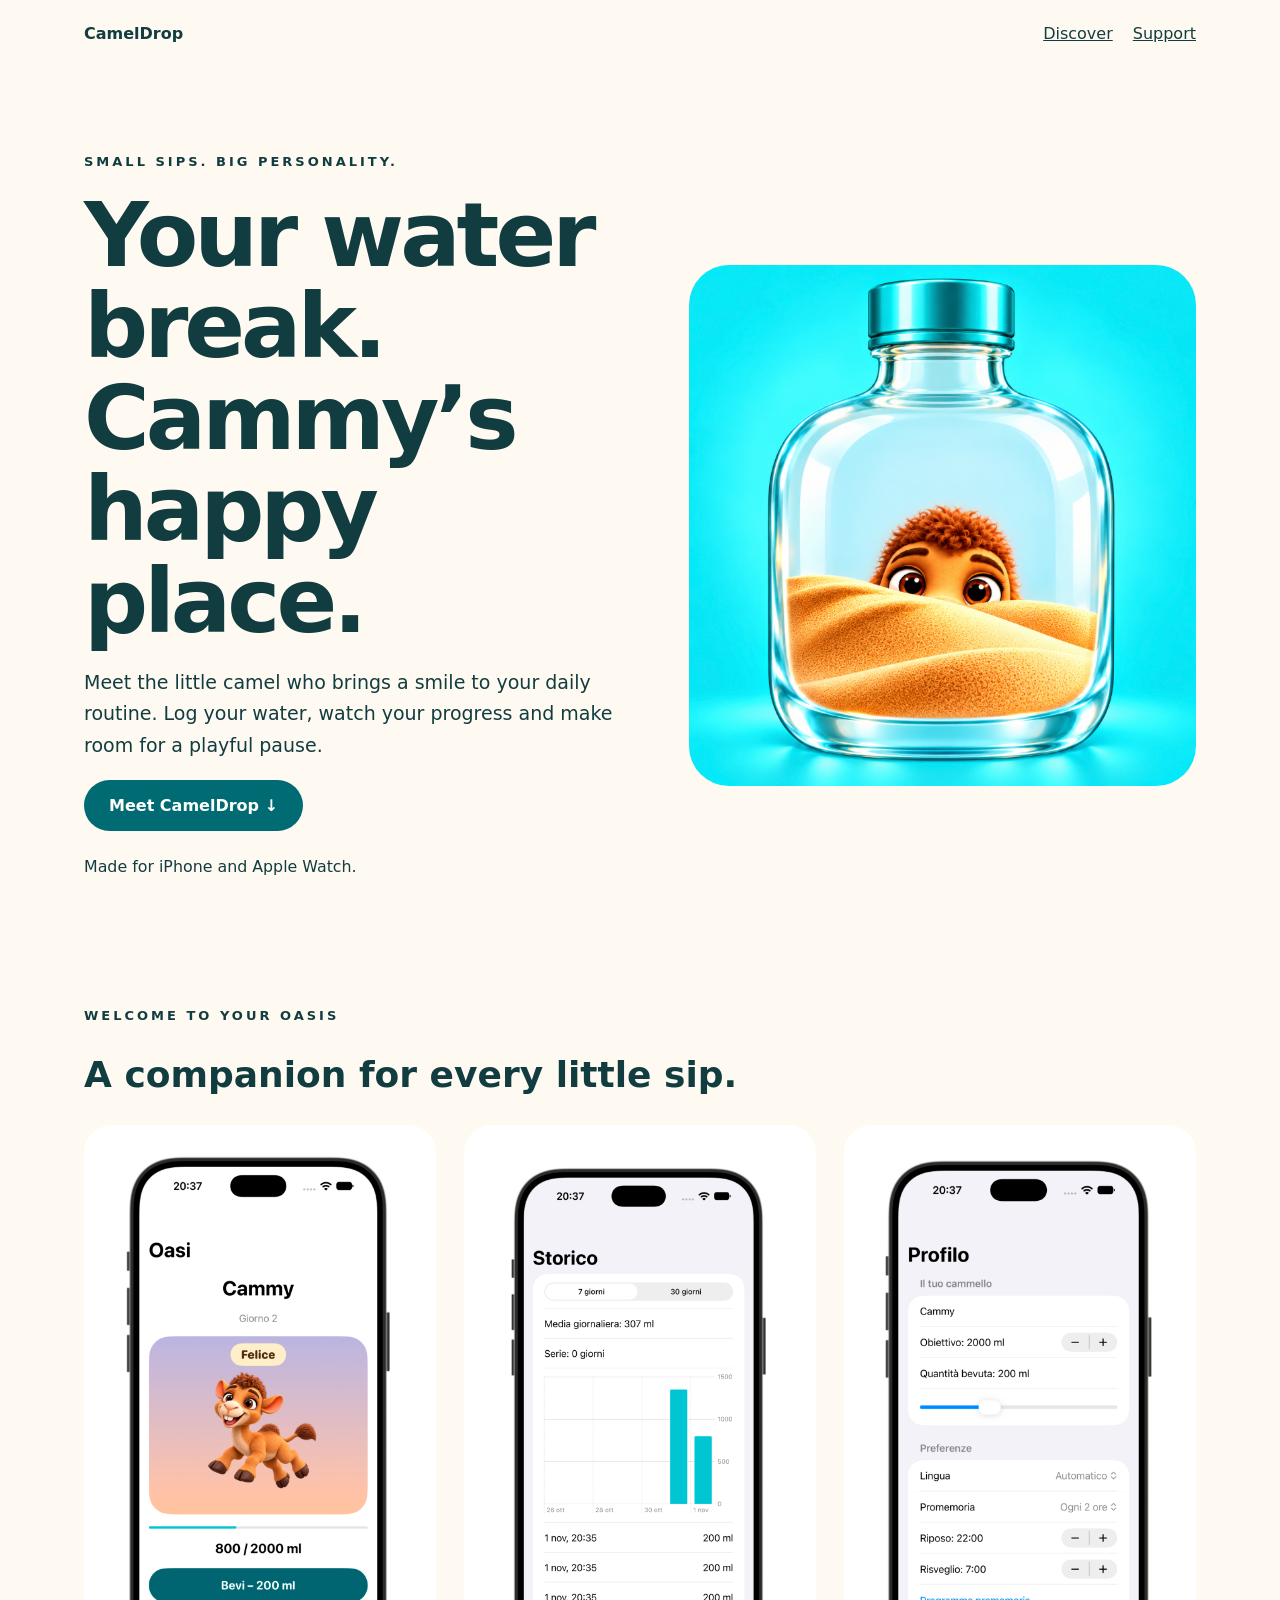
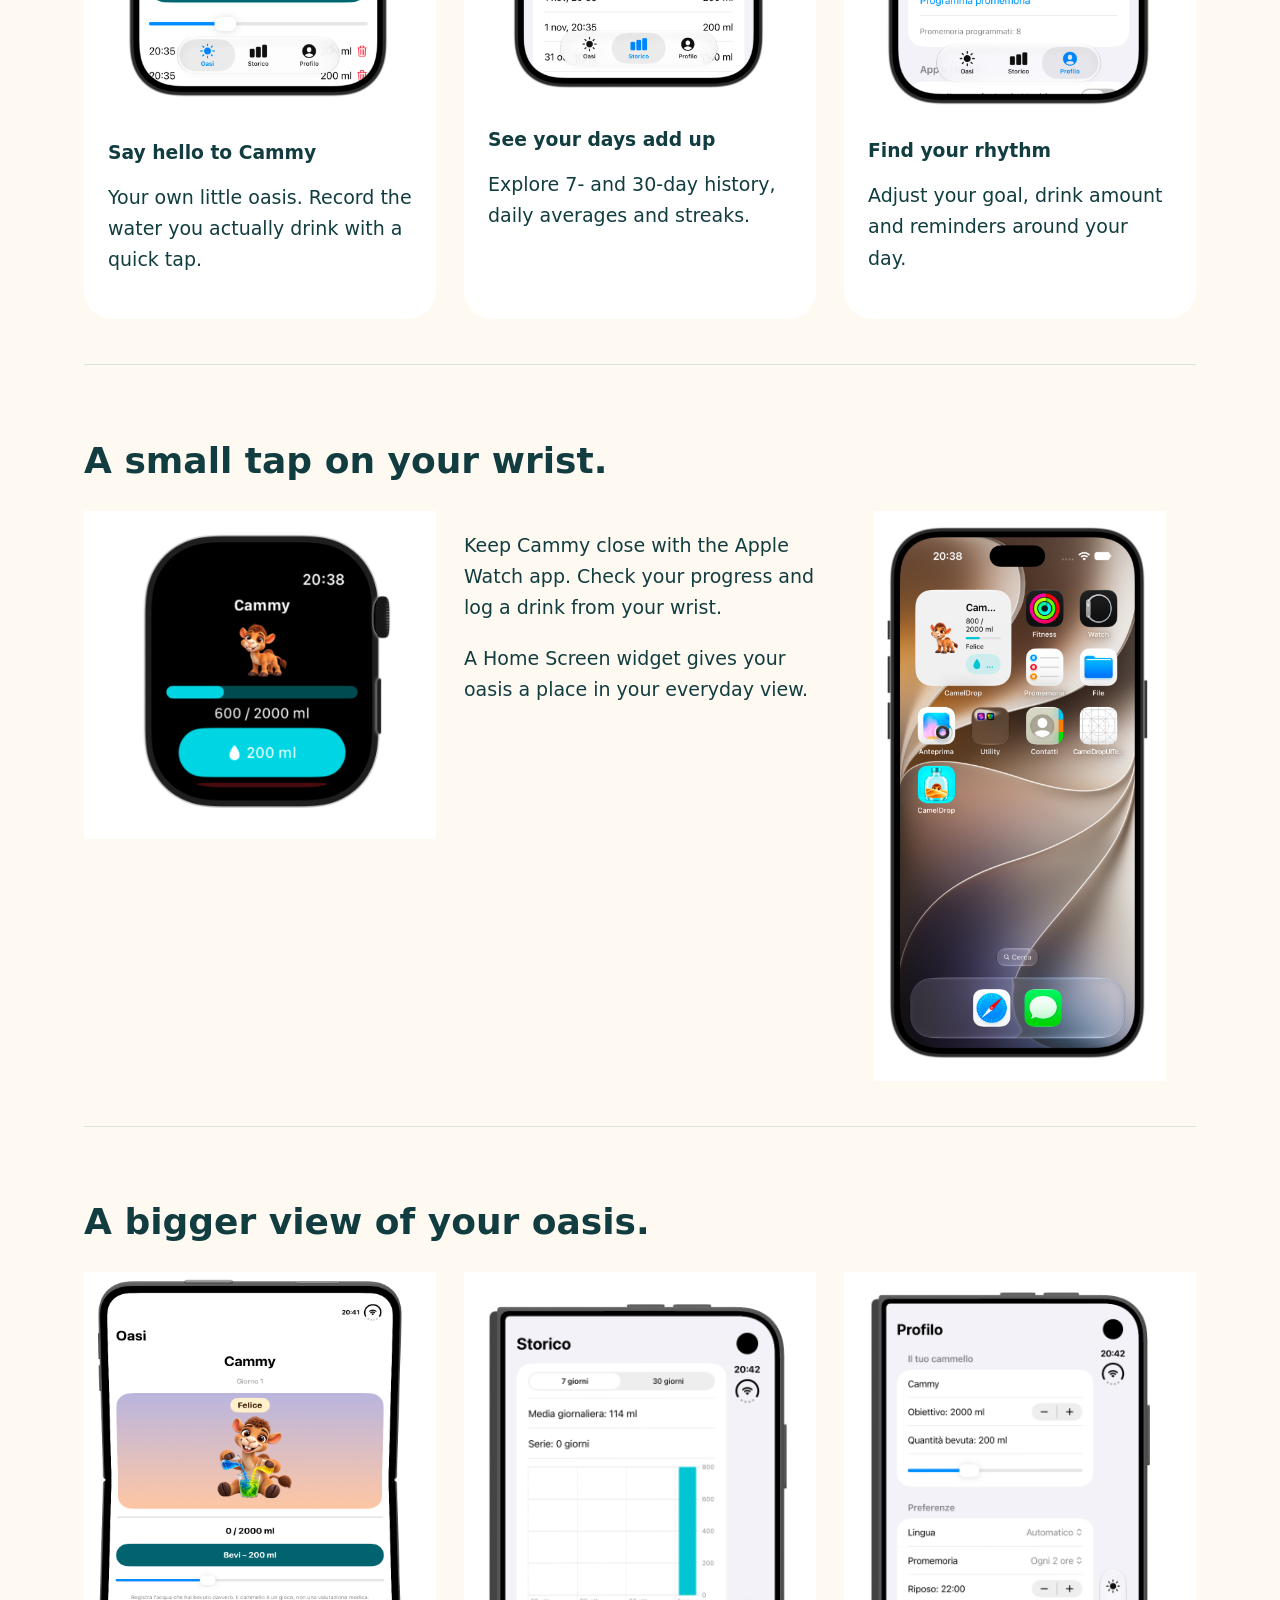
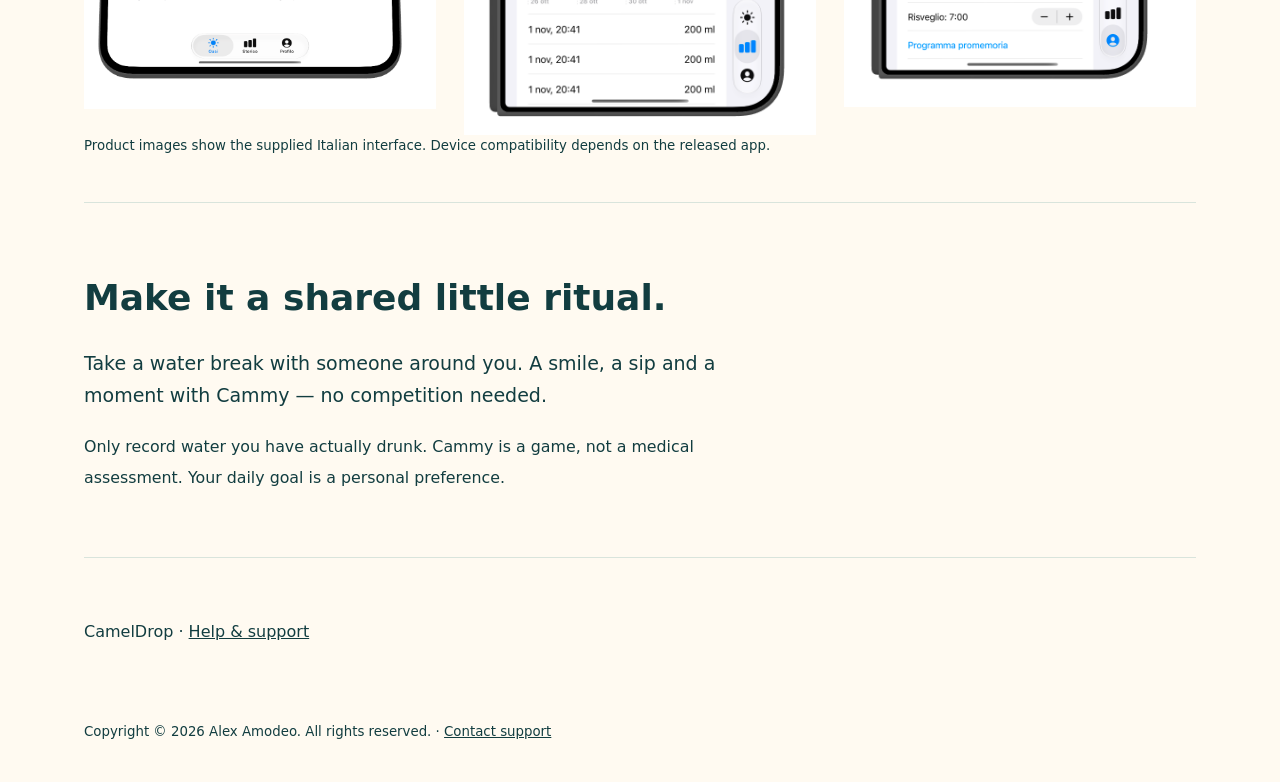
==== index.html @ 1fb29b54 "Add files via upload" ====
<!doctype html><html lang="en"><meta charset="utf-8"><meta name="viewport" content="width=device-width,initial-scale=1"><title>CamelDrop — A little play in every water break</title><meta name="description" content="Meet Cammy. Log your water, explore your progress and make your daily water break playful with CamelDrop."><link rel="stylesheet" href="assets/style.css"><nav><b>CamelDrop</b><div><a href="#discover">Discover</a><a href="support.html">Support</a></div></nav><main><div class="hero"><div><span class="tag">SMALL SIPS. BIG PERSONALITY.</span><h1>Your water break.<br>Cammy’s happy place.</h1><p>Meet the little camel who brings a smile to your daily routine. Log your water, watch your progress and make room for a playful pause.</p><a class="button" href="#discover">Meet CamelDrop ↓</a><p><small>Made for iPhone and Apple Watch.</small></p></div><img src="assets/01.png" alt="Cammy peeking over golden dunes inside a glass bottle"></div><section id="discover"><span class="tag">WELCOME TO YOUR OASIS</span><h2>A companion for every little sip.</h2><div class="gallery"><article><img src="assets/02.png" alt="CamelDrop Oasis with Cammy and water logging, Italian interface"><h3>Say hello to Cammy</h3><p>Your own little oasis. Record the water you actually drink with a quick tap.</p></article><article><img src="assets/03.png" alt="Seven-day water history, Italian interface"><h3>See your days add up</h3><p>Explore 7- and 30-day history, daily averages and streaks.</p></article><article><img src="assets/04.png" alt="Personal goal and reminder settings, Italian interface"><h3>Find your rhythm</h3><p>Adjust your goal, drink amount and reminders around your day.</p></article></div></section><section><h2>A small tap on your wrist.</h2><div class="gallery"><img src="assets/06.png" alt="CamelDrop on Apple Watch"><div><p>Keep Cammy close with the Apple Watch app. Check your progress and log a drink from your wrist.</p><p>A Home Screen widget gives your oasis a place in your everyday view.</p></div><img src="assets/05.png" alt="CamelDrop Home Screen widget, Italian interface"></div></section><section><h2>A bigger view of your oasis.</h2><div class="gallery"><img src="assets/09.png" alt="Wide device view of the Oasis"><img src="assets/11.png" alt="Wide device history view"><img src="assets/12.png" alt="Wide device profile view"></div><small>Product images show the supplied Italian interface. Device compatibility depends on the released app.</small></section><section><h2>Make it a shared little ritual.</h2><p>Take a water break with someone around you. A smile, a sip and a moment with Cammy — no competition needed.</p><p><small>Only record water you have actually drunk. Cammy is a game, not a medical assessment. Your daily goal is a personal preference.</small></p></section></main><footer>CamelDrop · <a href="support.html">Help & support</a></footer><footer><small>Copyright © 2026 Alex Amodeo. All rights reserved. · <a href="mailto:amodeo.software@gmail.com">Contact support</a></small></footer></html>
---- assets/style.css ----
*{box-sizing:border-box}body{margin:0;background:#fffaf1;color:#123d40;font-family:system-ui,sans-serif}nav,main,footer{max-width:1160px;margin:auto;padding:24px}nav{display:flex;justify-content:space-between;align-items:center}a{color:inherit}nav a{margin-left:20px}.hero{display:grid;grid-template-columns:1.1fr 1fr;align-items:center;gap:48px;padding:60px 0}h1{font-size:clamp(48px,7vw,90px);line-height:1.02;letter-spacing:-4px;margin:20px 0}h2{font-size:36px}p{font-size:19px;line-height:1.65;max-width:650px}.hero img{width:100%;border-radius:40px}.tag{letter-spacing:3px;font-size:13px;font-weight:800}.button{display:inline-block;background:#006b73;color:white;padding:16px 25px;border-radius:40px;text-decoration:none;font-weight:700}.gallery{display:grid;grid-template-columns:repeat(3,1fr);gap:28px}.gallery img{width:100%;max-height:570px;object-fit:contain}.gallery article{background:white;border-radius:28px;padding:24px}section{padding:45px 0;border-bottom:1px solid #d9e4dc}small{line-height:1.6}footer{padding:40px 24px}@media(max-width:700px){.hero,.gallery{grid-template-columns:1fr}h1{letter-spacing:-2px}.hero{padding:20px 0}nav a{margin-left:10px}}
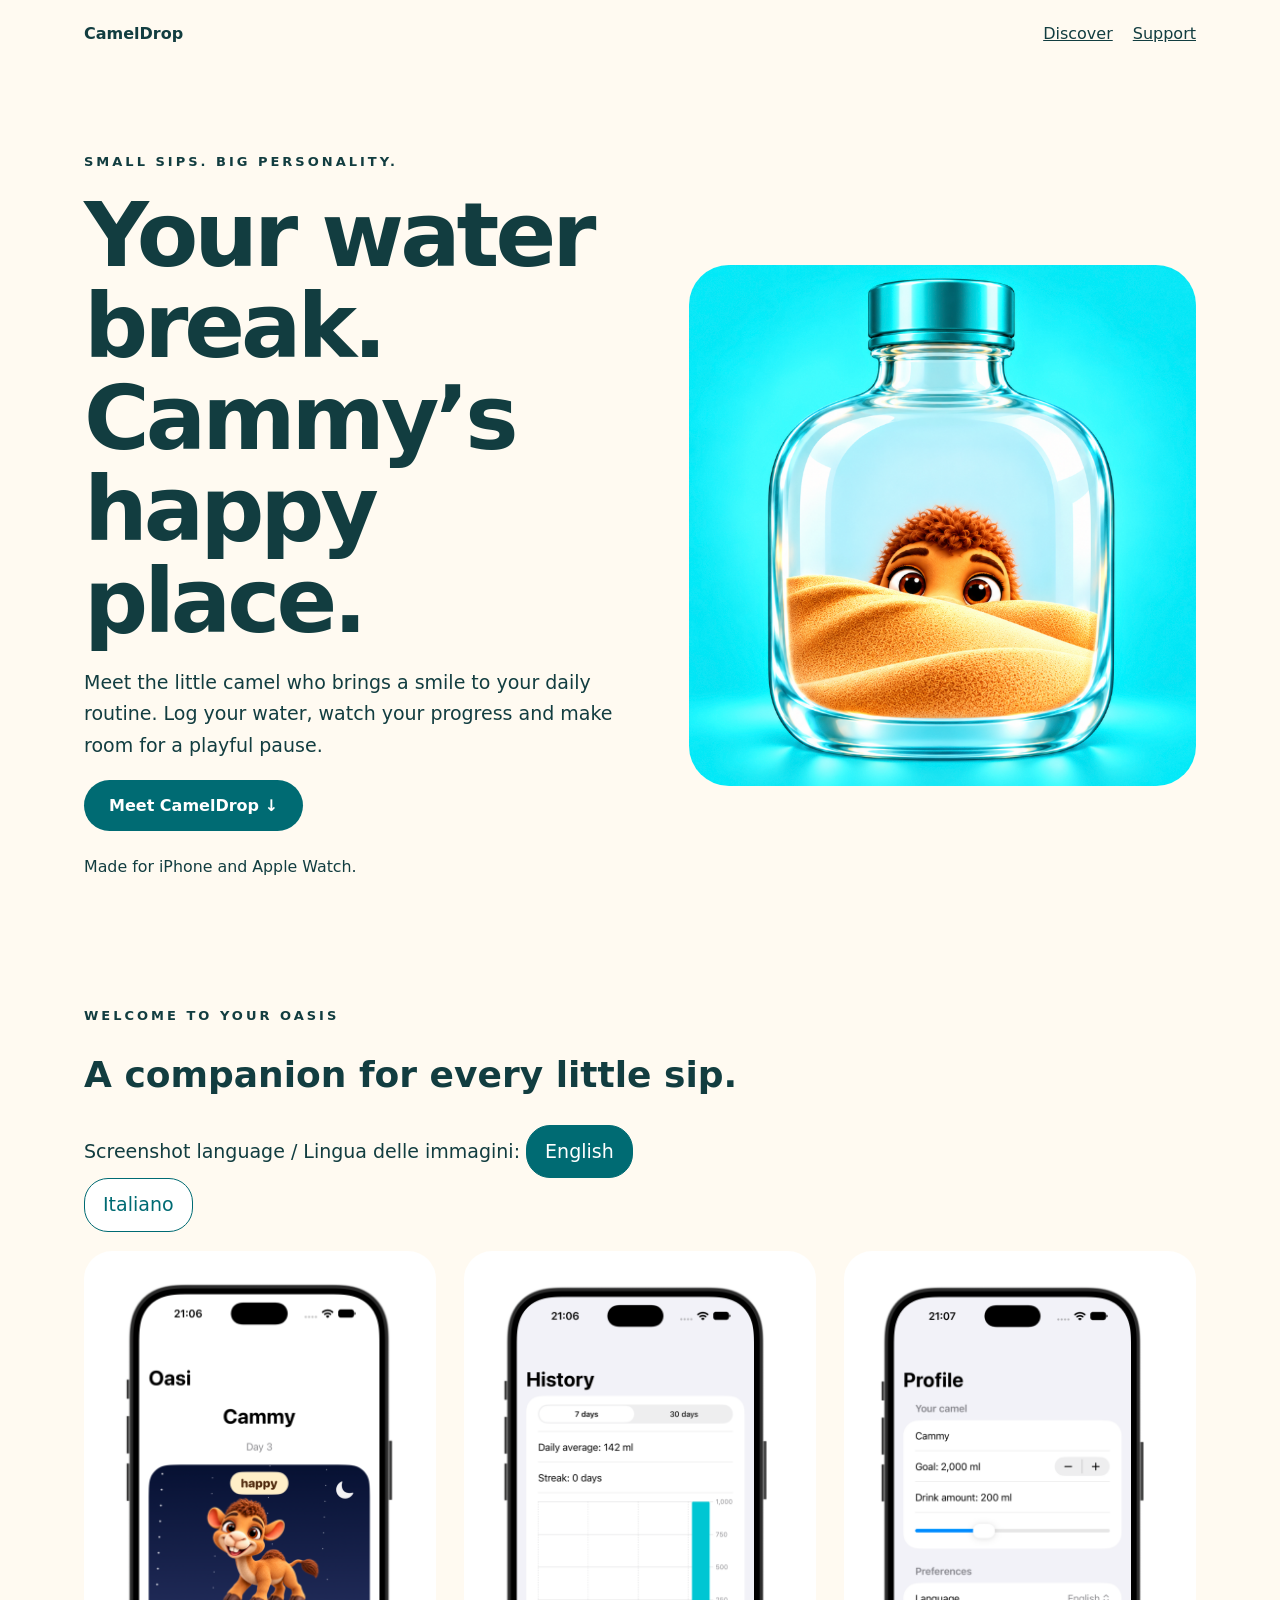
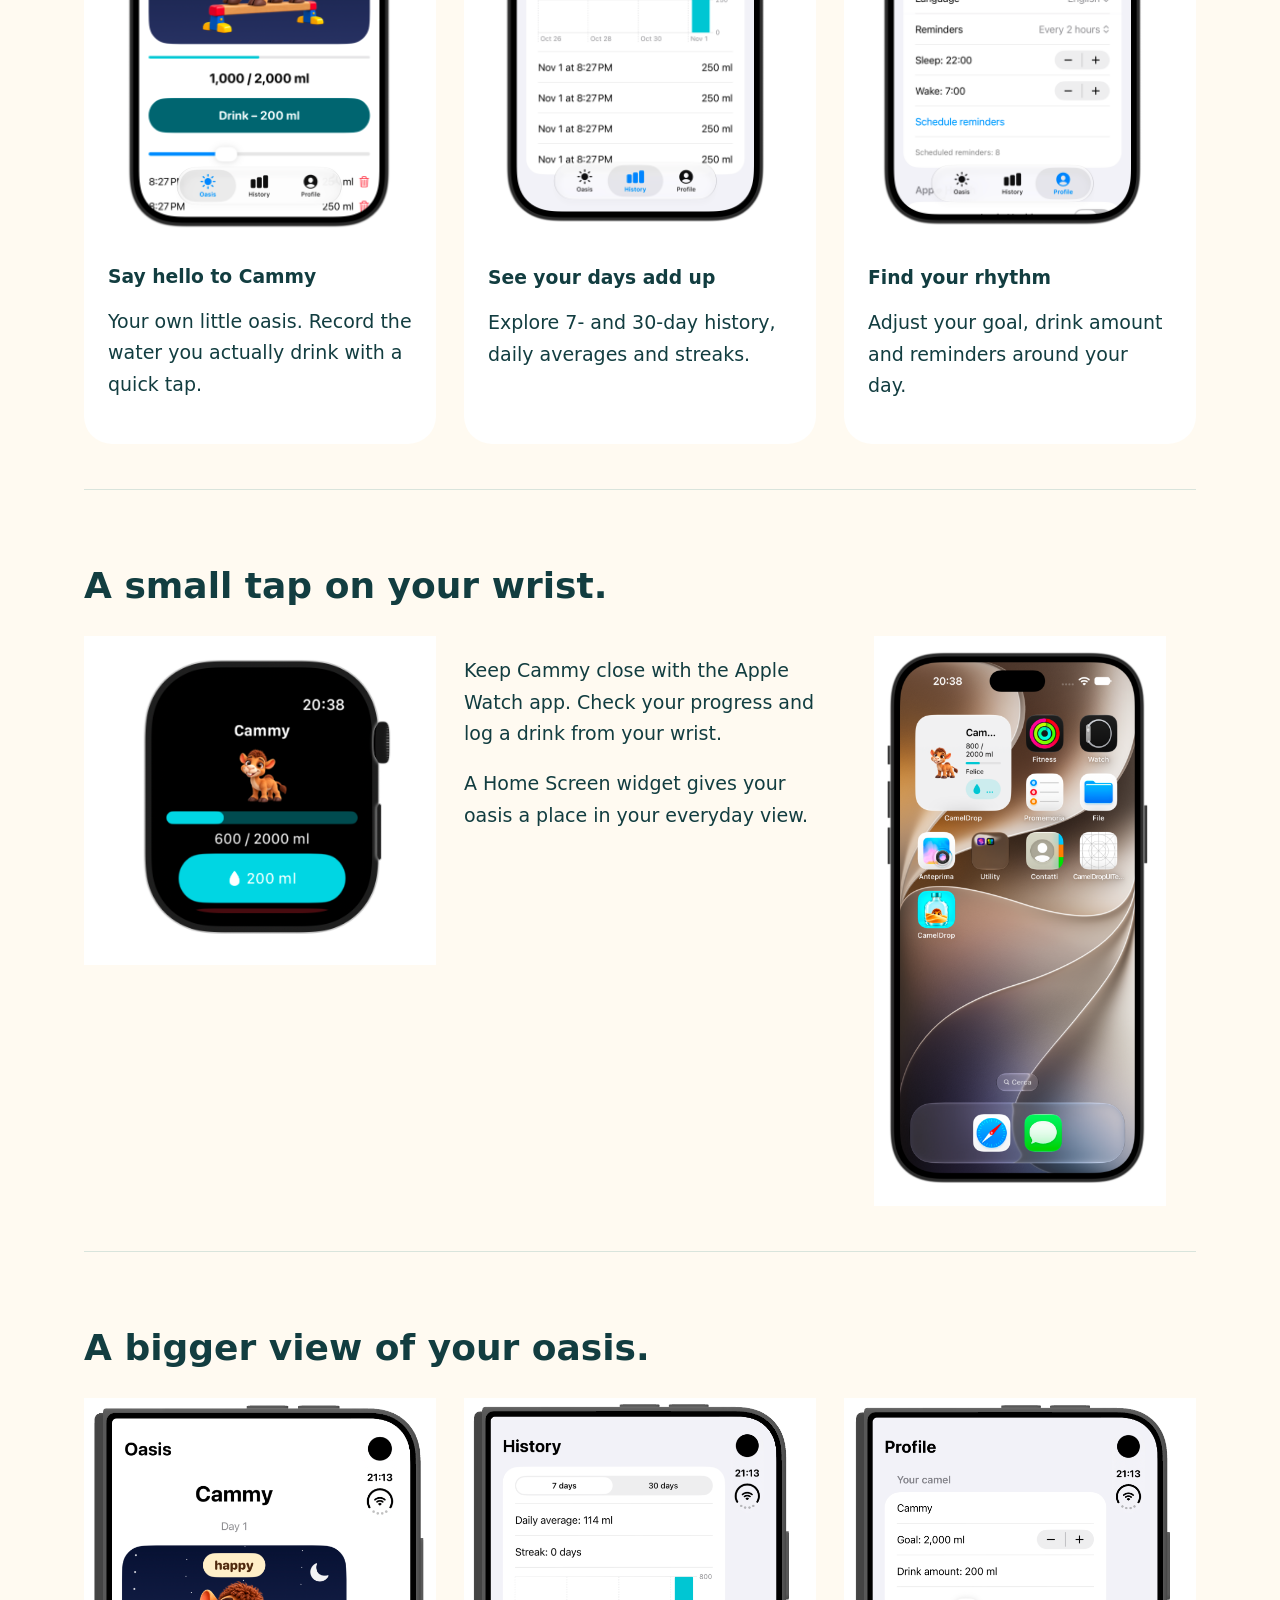
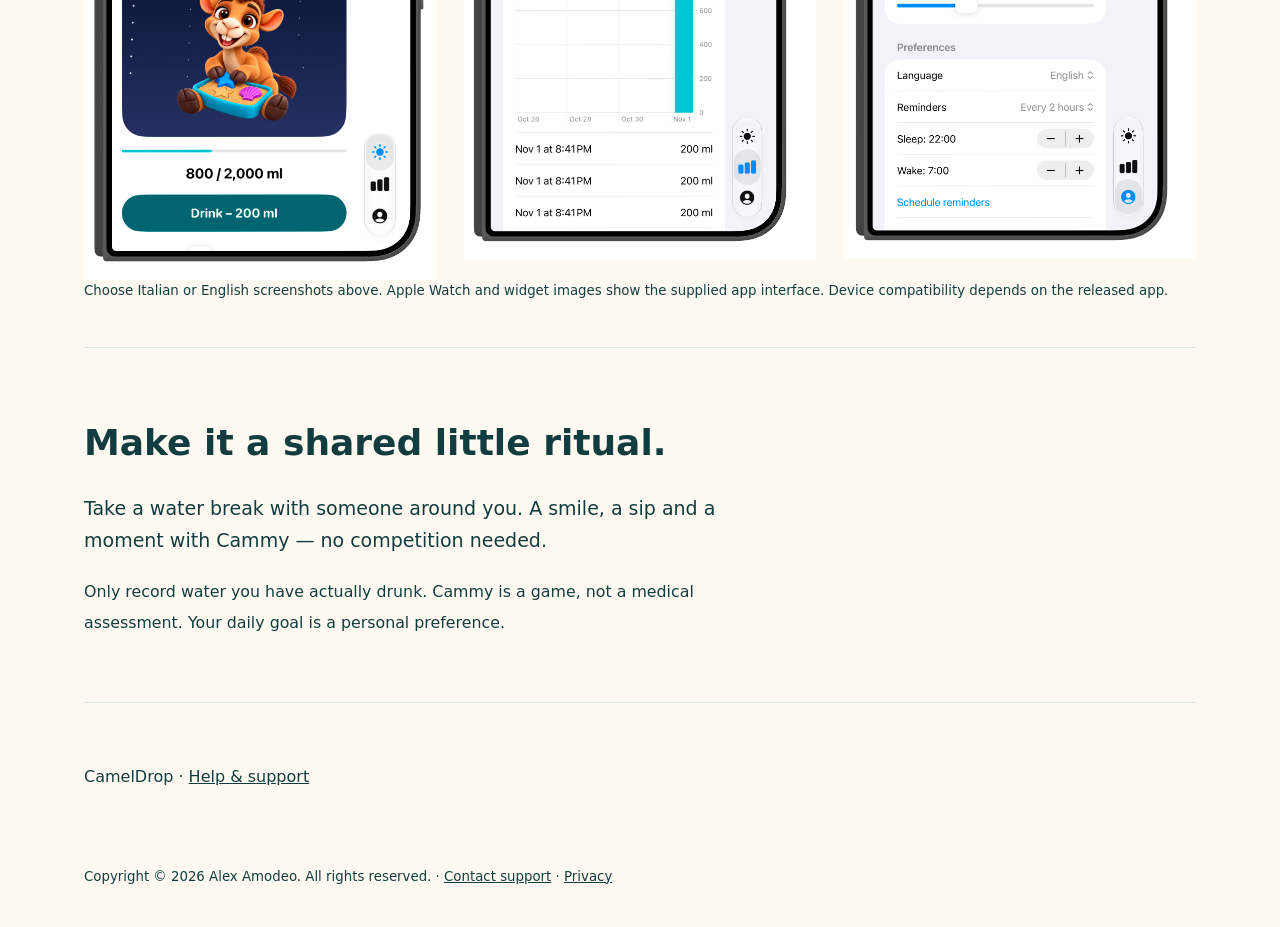
==== commit 8480088e: "Add files via upload" ====
--- a/index.html
+++ b/index.html
@@ -1 +1 @@
-<!doctype html><html lang="en"><meta charset="utf-8"><meta name="viewport" content="width=device-width,initial-scale=1"><title>CamelDrop — A little play in every water break</title><meta name="description" content="Meet Cammy. Log your water, explore your progress and make your daily water break playful with CamelDrop."><link rel="stylesheet" href="assets/style.css"><nav><b>CamelDrop</b><div><a href="#discover">Discover</a><a href="support.html">Support</a></div></nav><main><div class="hero"><div><span class="tag">SMALL SIPS. BIG PERSONALITY.</span><h1>Your water break.<br>Cammy’s happy place.</h1><p>Meet the little camel who brings a smile to your daily routine. Log your water, watch your progress and make room for a playful pause.</p><a class="button" href="#discover">Meet CamelDrop ↓</a><p><small>Made for iPhone and Apple Watch.</small></p></div><img src="assets/01.png" alt="Cammy peeking over golden dunes inside a glass bottle"></div><section id="discover"><span class="tag">WELCOME TO YOUR OASIS</span><h2>A companion for every little sip.</h2><div class="gallery"><article><img src="assets/02.png" alt="CamelDrop Oasis with Cammy and water logging, Italian interface"><h3>Say hello to Cammy</h3><p>Your own little oasis. Record the water you actually drink with a quick tap.</p></article><article><img src="assets/03.png" alt="Seven-day water history, Italian interface"><h3>See your days add up</h3><p>Explore 7- and 30-day history, daily averages and streaks.</p></article><article><img src="assets/04.png" alt="Personal goal and reminder settings, Italian interface"><h3>Find your rhythm</h3><p>Adjust your goal, drink amount and reminders around your day.</p></article></div></section><section><h2>A small tap on your wrist.</h2><div class="gallery"><img src="assets/06.png" alt="CamelDrop on Apple Watch"><div><p>Keep Cammy close with the Apple Watch app. Check your progress and log a drink from your wrist.</p><p>A Home Screen widget gives your oasis a place in your everyday view.</p></div><img src="assets/05.png" alt="CamelDrop Home Screen widget, Italian interface"></div></section><section><h2>A bigger view of your oasis.</h2><div class="gallery"><img src="assets/09.png" alt="Wide device view of the Oasis"><img src="assets/11.png" alt="Wide device history view"><img src="assets/12.png" alt="Wide device profile view"></div><small>Product images show the supplied Italian interface. Device compatibility depends on the released app.</small></section><section><h2>Make it a shared little ritual.</h2><p>Take a water break with someone around you. A smile, a sip and a moment with Cammy — no competition needed.</p><p><small>Only record water you have actually drunk. Cammy is a game, not a medical assessment. Your daily goal is a personal preference.</small></p></section></main><footer>CamelDrop · <a href="support.html">Help & support</a></footer><footer><small>Copyright © 2026 Alex Amodeo. All rights reserved. · <a href="mailto:amodeo.software@gmail.com">Contact support</a></small></footer></html>+<!doctype html><html lang="en"><meta charset="utf-8"><meta name="viewport" content="width=device-width,initial-scale=1"><title>CamelDrop — A little play in every water break</title><meta name="description" content="Meet Cammy. Log your water, explore your progress and make your daily water break playful with CamelDrop."><link rel="stylesheet" href="assets/style.css"><nav><b>CamelDrop</b><div><a href="#discover">Discover</a><a href="support.html">Support</a></div></nav><main><div class="hero"><div><span class="tag">SMALL SIPS. BIG PERSONALITY.</span><h1>Your water break.<br>Cammy’s happy place.</h1><p>Meet the little camel who brings a smile to your daily routine. Log your water, watch your progress and make room for a playful pause.</p><a class="button" href="#discover">Meet CamelDrop ↓</a><p><small>Made for iPhone and Apple Watch.</small></p></div><img src="assets/01.png" alt="Cammy peeking over golden dunes inside a glass bottle"></div><section id="discover"><span class="tag">WELCOME TO YOUR OASIS</span><h2>A companion for every little sip.</h2><p>Screenshot language / Lingua delle immagini: <button type="button" onclick="setScreens('en')" aria-pressed="true" id="screens-en">English</button> <button type="button" onclick="setScreens('it')" aria-pressed="false" id="screens-it">Italiano</button></p><div class="gallery"><article><img src="assets/en-01.png" data-en="assets/en-01.png" data-it="assets/02.png" alt="CamelDrop Oasis with Cammy and water logging, app interface"><h3>Say hello to Cammy</h3><p>Your own little oasis. Record the water you actually drink with a quick tap.</p></article><article><img src="assets/en-02.png" data-en="assets/en-02.png" data-it="assets/03.png" alt="Seven-day water history, app interface"><h3>See your days add up</h3><p>Explore 7- and 30-day history, daily averages and streaks.</p></article><article><img src="assets/en-03.png" data-en="assets/en-03.png" data-it="assets/04.png" alt="Personal goal and reminder settings, app interface"><h3>Find your rhythm</h3><p>Adjust your goal, drink amount and reminders around your day.</p></article></div></section><section><h2>A small tap on your wrist.</h2><div class="gallery"><img src="assets/06.png" alt="CamelDrop on Apple Watch"><div><p>Keep Cammy close with the Apple Watch app. Check your progress and log a drink from your wrist.</p><p>A Home Screen widget gives your oasis a place in your everyday view.</p></div><img src="assets/05.png" alt="CamelDrop Home Screen widget, app interface"></div></section><section><h2>A bigger view of your oasis.</h2><div class="gallery"><img src="assets/en-05.png" data-en="assets/en-05.png" data-it="assets/09.png" alt="Wide device view of the Oasis"><img src="assets/en-06.png" data-en="assets/en-06.png" data-it="assets/11.png" alt="Wide device history view"><img src="assets/en-07.png" data-en="assets/en-07.png" data-it="assets/12.png" alt="Wide device profile view"></div><small>Choose Italian or English screenshots above. Apple Watch and widget images show the supplied app interface. Device compatibility depends on the released app.</small></section><section><h2>Make it a shared little ritual.</h2><p>Take a water break with someone around you. A smile, a sip and a moment with Cammy — no competition needed.</p><p><small>Only record water you have actually drunk. Cammy is a game, not a medical assessment. Your daily goal is a personal preference.</small></p></section></main><footer>CamelDrop · <a href="support.html">Help & support</a></footer><footer><small>Copyright © 2026 Alex Amodeo. All rights reserved. · <a href="mailto:amodeo.software@gmail.com">Contact support</a> · <a href="privacy.html">Privacy</a></small></footer><script>function setScreens(lang){document.querySelectorAll("img[data-en]").forEach(img=>{img.src=img.dataset[lang]});["en","it"].forEach(x=>document.getElementById("screens-"+x).setAttribute("aria-pressed",String(x===lang)))}</script></html>
--- a/assets/style.css
+++ b/assets/style.css
@@ -1 +1 @@
-*{box-sizing:border-box}body{margin:0;background:#fffaf1;color:#123d40;font-family:system-ui,sans-serif}nav,main,footer{max-width:1160px;margin:auto;padding:24px}nav{display:flex;justify-content:space-between;align-items:center}a{color:inherit}nav a{margin-left:20px}.hero{display:grid;grid-template-columns:1.1fr 1fr;align-items:center;gap:48px;padding:60px 0}h1{font-size:clamp(48px,7vw,90px);line-height:1.02;letter-spacing:-4px;margin:20px 0}h2{font-size:36px}p{font-size:19px;line-height:1.65;max-width:650px}.hero img{width:100%;border-radius:40px}.tag{letter-spacing:3px;font-size:13px;font-weight:800}.button{display:inline-block;background:#006b73;color:white;padding:16px 25px;border-radius:40px;text-decoration:none;font-weight:700}.gallery{display:grid;grid-template-columns:repeat(3,1fr);gap:28px}.gallery img{width:100%;max-height:570px;object-fit:contain}.gallery article{background:white;border-radius:28px;padding:24px}section{padding:45px 0;border-bottom:1px solid #d9e4dc}small{line-height:1.6}footer{padding:40px 24px}@media(max-width:700px){.hero,.gallery{grid-template-columns:1fr}h1{letter-spacing:-2px}.hero{padding:20px 0}nav a{margin-left:10px}}+*{box-sizing:border-box}body{margin:0;background:#fffaf1;color:#123d40;font-family:system-ui,sans-serif}nav,main,footer{max-width:1160px;margin:auto;padding:24px}nav{display:flex;justify-content:space-between;align-items:center}a{color:inherit}nav a{margin-left:20px}.hero{display:grid;grid-template-columns:1.1fr 1fr;align-items:center;gap:48px;padding:60px 0}h1{font-size:clamp(48px,7vw,90px);line-height:1.02;letter-spacing:-4px;margin:20px 0}h2{font-size:36px}p{font-size:19px;line-height:1.65;max-width:650px}.hero img{width:100%;border-radius:40px}.tag{letter-spacing:3px;font-size:13px;font-weight:800}.button{display:inline-block;background:#006b73;color:white;padding:16px 25px;border-radius:40px;text-decoration:none;font-weight:700}.gallery{display:grid;grid-template-columns:repeat(3,1fr);gap:28px}.gallery img{width:100%;max-height:570px;object-fit:contain}.gallery article{background:white;border-radius:28px;padding:24px}section{padding:45px 0;border-bottom:1px solid #d9e4dc}small{line-height:1.6}footer{padding:40px 24px}@media(max-width:700px){.hero,.gallery{grid-template-columns:1fr}h1{letter-spacing:-2px}.hero{padding:20px 0}nav a{margin-left:10px}}button{font:inherit;padding:10px 18px;border:1px solid #006b73;border-radius:24px;background:white;color:#006b73;cursor:pointer}button[aria-pressed="true"]{background:#006b73;color:white}button:focus-visible{outline:3px solid #e69e35;outline-offset:3px}
